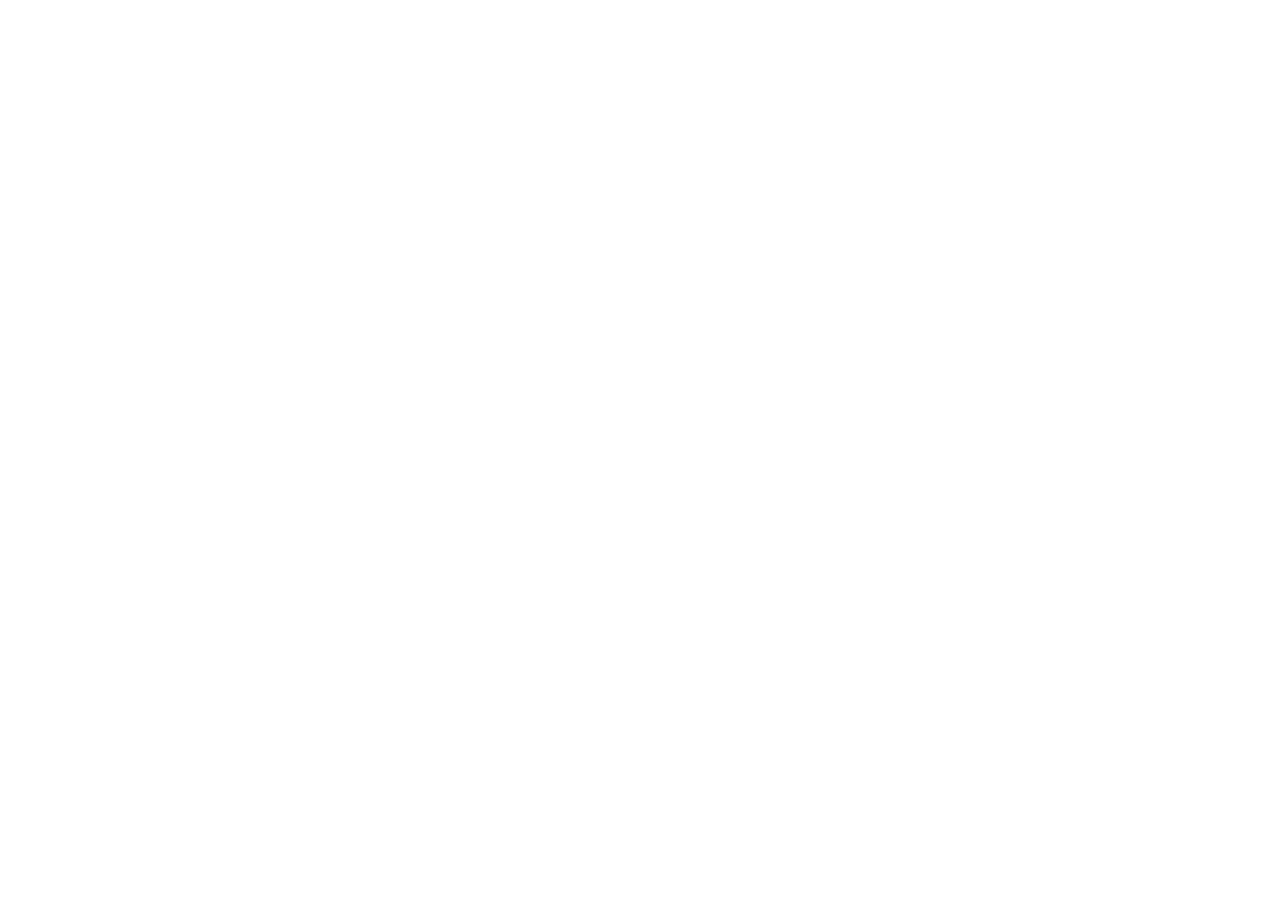
==== about.html @ 4ed18f5a "First Commit" ====
<!doctype html>
<html lang="en">
  <head>
    <meta charset="UTF-8" />
    <meta name="viewport" content="width=device-width, initial-scale=1.0" />
    <title>Krypton - Home</title>

    <!-- Bootstrap @5.0.2 CDN link-->
    <link
      href="https://cdn.jsdelivr.net/npm/bootstrap@5.0.2/dist/css/bootstrap.min.css"
      rel="stylesheet"
      integrity="sha384-EVSTQN3/azprG1Anm3QDgpJLIm9Nao0Yz1ztcQTwFspd3yD65VohhpuuCOmLASjC"
      crossorigin="anonymous"
    />

    <!-- Hugeicons CDN link -->
    <link
      rel="stylesheet"
      href="https://cdn.hugeicons.com/font/hgi-stroke-rounded.css"
    />

    <!-- Local CSS -->
    <link rel="stylesheet" href="css/style.css" />
    <link rel="stylesheet" href="css/variables.css" />
  </head>
  <body>
    <!--Bootstrap JS -->
    <script
      src="https://cdn.jsdelivr.net/npm/bootstrap@5.0.2/dist/js/bootstrap.bundle.min.js"
      integrity="sha384-MrcW6ZMFYlzcLA8Nl+NtUVF0sA7MsXsP1UyJoMp4YLEuNSfAP+JcXn/tWtIaxVXM"
      crossorigin="anonymous"
    ></script>

    <!-- Local JavaScript file -->
    <script src="js/script.js"></script>
  </body>
</html>
---- css/style.css ----
@import url('https://fonts.googleapis.com/css2?family=Google+Sans:ital,opsz,wght@0,17..18,400..700;1,17..18,400..700&family=Hind+Siliguri:wght@300;400;500;600;700&display=swap');

body {
    font-family: 'Google Sans', 'Hind Siliguri', sans-serif;
    margin: 0;
    padding: 0;
    font-size: 16px;
}

.site-logo {
    max-height: 32px;
    width: auto;
}

/* Icon sizes */
.icon-xs {
    font-size: 12px;
}
 
.icon-sm {
    font-size: 16px;
}
 
.icon-md {
    font-size: 20px;
}

.icon-rg {
    font-size: 24px;
}
 
.icon-lg {
    font-size: 32px;
}
.fs-14 {
    font-size: 14px;
}
.fs-24 {
    font-size: 24px;
}

/* Every line-height classes */
.lh-1 {
    line-height: 1;
}
.lh-11 {
    line-height: 1.1;
}
.lh-12 {
    line-height: 1.2;
}
.lh-13 {
    line-height: 1.3;
}
.lh-14 {
    line-height: 1.4;
}
.lh-16 {
    line-height: 1.6;
}

/* Anchor tag styles */
a {
    color: inherit !important;
    text-decoration: none;
}
a:hover {
    color: #ced8f9 !important;
    text-decoration: italic;
}

/* Color variables */
.bg-brand {
    background-color: #fab411;
}

/* Fixed height */
.h-56 {
    max-height: 56px;
}
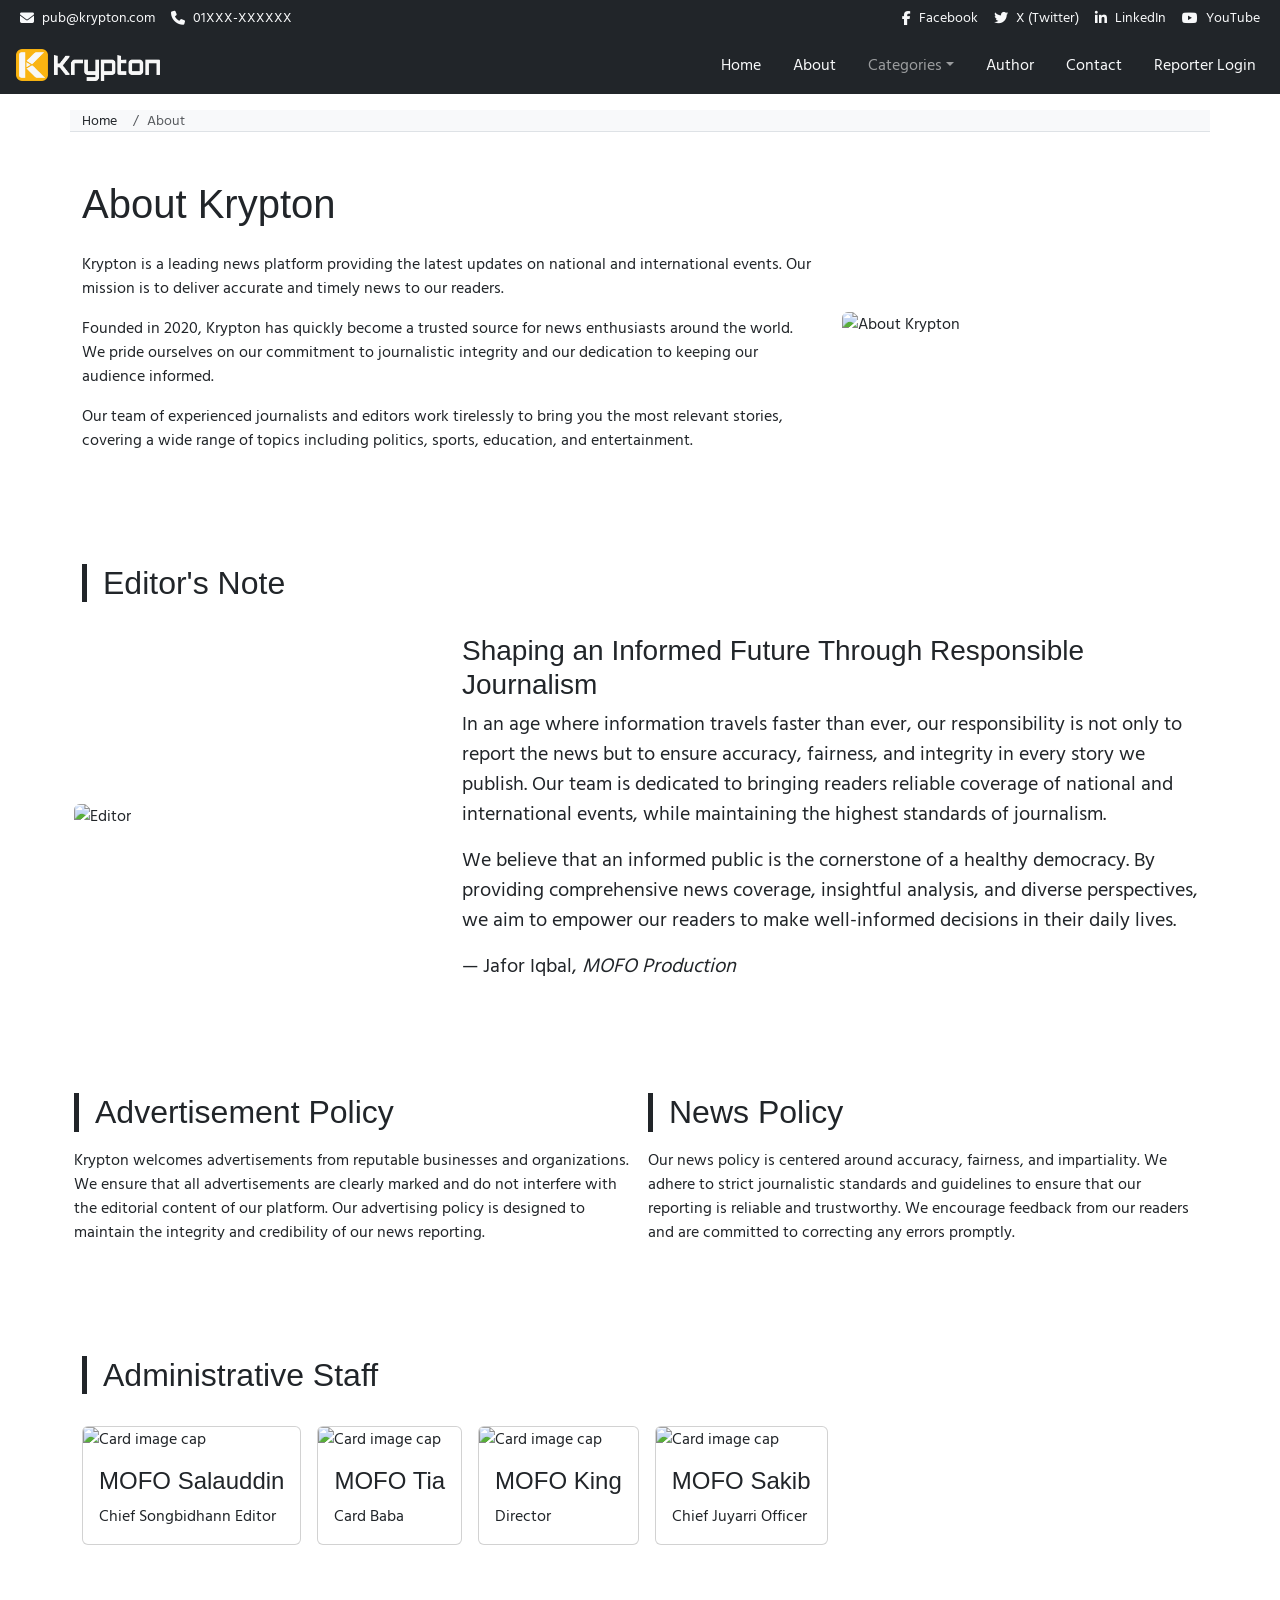
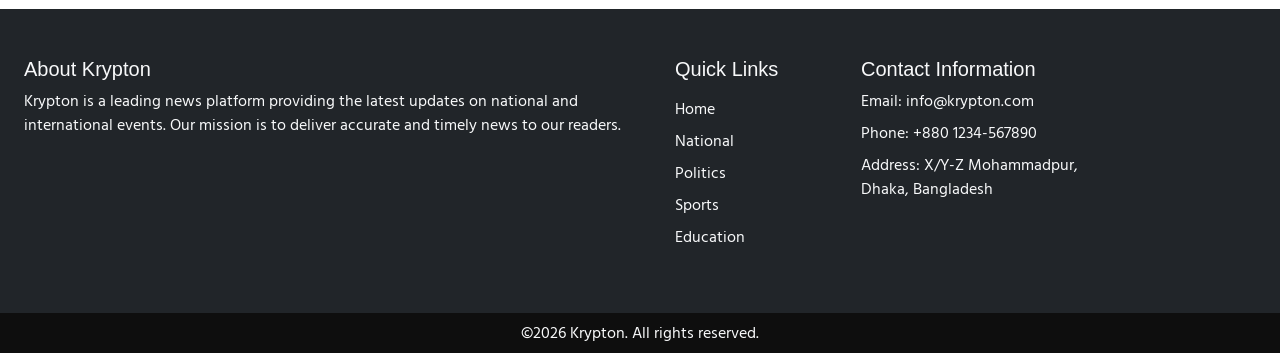
==== commit 10632d27: "Completed" ====
--- a/about.html
+++ b/about.html
@@ -1,37 +1,249 @@
 <!doctype html>
 <html lang="en">
-  <head>
+
+<head>
     <meta charset="UTF-8" />
     <meta name="viewport" content="width=device-width, initial-scale=1.0" />
     <title>Krypton - Home</title>
 
     <!-- Bootstrap @5.0.2 CDN link-->
-    <link
-      href="https://cdn.jsdelivr.net/npm/bootstrap@5.0.2/dist/css/bootstrap.min.css"
-      rel="stylesheet"
-      integrity="sha384-EVSTQN3/azprG1Anm3QDgpJLIm9Nao0Yz1ztcQTwFspd3yD65VohhpuuCOmLASjC"
-      crossorigin="anonymous"
-    />
+    <link href="https://cdn.jsdelivr.net/npm/bootstrap@5.0.2/dist/css/bootstrap.min.css" rel="stylesheet"
+        integrity="sha384-EVSTQN3/azprG1Anm3QDgpJLIm9Nao0Yz1ztcQTwFspd3yD65VohhpuuCOmLASjC" crossorigin="anonymous" />
 
     <!-- Hugeicons CDN link -->
-    <link
-      rel="stylesheet"
-      href="https://cdn.hugeicons.com/font/hgi-stroke-rounded.css"
-    />
+    <link rel="stylesheet" href="https://cdn.hugeicons.com/font/hgi-stroke-rounded.css" />
+
+    <!-- Font Awesome CDN link  -->
+    <link rel="stylesheet" href="https://cdnjs.cloudflare.com/ajax/libs/font-awesome/6.5.1/css/all.min.css"
+        integrity="sha512-DTOQO9RWCH3ppGqcWaEA1BIZOC6xxalwEsw9c2QQeAIftl+Vegovlnee1c9QX4TctnWMn13TZye+giMm8e2LwA=="
+        crossorigin="anonymous" referrerpolicy="no-referrer" />
 
     <!-- Local CSS -->
     <link rel="stylesheet" href="css/style.css" />
     <link rel="stylesheet" href="css/variables.css" />
-  </head>
-  <body>
+</head>
+
+<body>
+    <!-- Top Bar -->
+    <div
+        class="container-fluid py-2 px-3 d-flex align-items-center justify-content-between fs-14 lh-14 bg-dark text-light">
+        <!-- Email and phone number -->
+        <div class="d-flex gap-2 align-items-center">
+            <a href="mailto:pub@krypton.com" class="d-flex gap-2 px-1 align-items-center"><i
+                    class="fas fa-envelope"></i>pub@krypton.com</a>
+            <a href="tel:+8801XXXXXXXXX" class="d-flex gap-2 px-1 align-items-center"><i
+                    class="fas fa-phone"></i>01XXX-XXXXXX</a>
+        </div>
+
+        <!-- Social Media Links -->
+        <div class="d-flex gap-2 align-items-center">
+            <a href="https://www.facebook.com" class="d-flex gap-2 px-1 align-items-center"><i
+                    class="fab fa-facebook-f"></i>Facebook</a>
+            <a href="https://twitter.com" class="d-flex gap-2 px-1 align-items-center"><i class="fab fa-twitter"></i>X
+                (Twitter)</a>
+            <a href="https://www.linkedin.com" class="d-flex gap-2 px-1 align-items-center"><i
+                    class="fab fa-linkedin-in"></i>LinkedIn</a>
+            <a href="https://www.youtube.com" class="d-flex gap-2 px-1 align-items-center"><i
+                    class="fab fa-youtube"></i>YouTube</a>
+        </div>
+    </div>
+
+    <!-- Navigation Bar -->
+    <nav class="container-fluid navbar navbar-expand-lg navbar-dark bg-dark text-light px-3 py-2">
+        <a class="navbar-brand" href="index.html"><img src="assets/Logo/logo.png" alt="Logo"
+                class="img-fluid site-logo"></a>
+        <button class="navbar-toggler" type="button" data-bs-toggle="collapse" data-bs-target="#navbarNav"
+            aria-controls="navbarNav" aria-expanded="false" aria-label="Toggle navigation">
+            <span class="navbar-toggler-icon"></span>
+        </button>
+        <div class="collapse navbar-collapse" id="navbarNav">
+            <ul class="navbar-nav ms-auto gap-3 align-items-center">
+                <li class="nav-item">
+                    <a class="nav-link active" aria-current="page" href="index.html" class="text-light">Home</a>
+                </li>
+                <li class="nav-item">
+                    <a class="nav-link" href="about.html" class="text-light">About</a>
+                </li>
+                <li class="nav-item dropdown d-flex justify-content-center align-items-center gap-2">
+                    <button class="nav-link dropdown-toggle gap-2 border-0 bg-transparent" type="button" data-bs-toggle="dropdown" aria-expanded="false">Categories</button>
+
+                    <ul class="dropdown-menu bg-dark text-light list-unstyled">
+                        <li><a class="dropdown-item dp" href="htmls/national.html">National</a></li>
+                        <li><a class="dropdown-item dp" href="htmls/politics.html">Politics</a></li>
+                        <li><a class="dropdown-item dp" href="htmls/sports.html">Sports</a></li>
+                        <li><a class="dropdown-item dp" href="htmls/education.html">Education</a></li>
+                        <li><a class="dropdown-item dp" href="htmls/entertainment.html">Entertainment</a></li>
+                    </ul>
+                </li>
+                <li class="nav-item">
+                    <a class="nav-link" href="authors.html" class="text-light">Author</a>
+                </li>
+                <li class="nav-item">
+                    <a class="nav-link" href="contact.html" class="text-light">Contact</a>
+                </li>
+                <li class="nav-item btn-sm btn-light buton">
+                    <a class="nav-link " href="reporter-login.html">Reporter Login</a>
+                </li>
+            </ul>
+        </div>
+    </nav>
+
+    <!-- Breadcrumb -->
+    <nav aria-label="breadcrumb" class="container mt-3 bg-light border-bottom mb-4 h-40px">
+        <ol class="breadcrumb fs-14 list-unstyled d-flex gap-2 mb-0">
+            <li class="breadcrumb-item"><a href="index.html">Home</a></li>
+            <li class="breadcrumb-item active" aria-current="page">About</li>
+        </ol>
+    </nav>
+
+    <!-- Main Content -->
+    <main class="container my-5">
+        <div class="row align-items-center">
+            <div class="col-lg-8 col-md-12 col-sm-12">
+                <h1 class="mb-4">About Krypton</h1>
+                <p>Krypton is a leading news platform providing the latest updates on national and international events.
+                    Our mission is to deliver accurate and timely news to our readers.</p>
+                <p>Founded in 2020, Krypton has quickly become a trusted source for news enthusiasts around the world.
+                    We pride ourselves on our commitment to journalistic integrity and our dedication to keeping our
+                    audience informed.</p>
+                <p>Our team of experienced journalists and editors work tirelessly to bring you the most relevant
+                    stories, covering a wide range of topics including politics, sports, education, and entertainment.
+                </p>
+            </div>
+            <div class="col-lg-4 col-md-12 col-sm-12">
+                <img src="S:\ssdi-nsda-lvl3-assessment-demo-project-02-practice\assets\Logo\icon-logo.png"
+                    alt="About Krypton" class="img-fluid rounded">
+            </div>
+        </div>
+    </main>
+
+    <!-- Editors Speech -->
+    <section class="container d-flex flex-column gap-3 py-5">
+        <h2 class="mb-3 ps-3 border-start border-5 border-dark">Editor's Note</h2>
+        <div class="d-flex align-items-center justify-content-center gap-3">
+            <div class="col-lg-4 col-md-6 col-sm-12">
+                <img src="S:\ssdi-nsda-lvl3-assessment-demo-project-02-practice\assets\Stuff\mofo-ikbal.png"
+                    alt="Editor" class="img-fluid rounded">
+            </div>
+            <div class="col-lg-8 col-md-6 col-sm-12">
+
+                <blockquote cite="Unknown" class="blockquote">
+                    <h3>Shaping an Informed Future Through Responsible Journalism</h3>
+                    <p>In an age where information travels faster than ever, our responsibility is not only to report
+                        the news but to ensure accuracy, fairness, and integrity in every story we publish. Our team is
+                        dedicated to bringing readers reliable coverage of national and international events, while
+                        maintaining the highest standards of journalism.</p>
+                    <p>We believe that an informed public is the cornerstone of a healthy democracy. By providing
+                        comprehensive news coverage, insightful analysis, and diverse perspectives, we aim to empower
+                        our readers to make well-informed decisions in their daily lives.</p>
+
+                    <p>— Jafor Iqbal, <cite>MOFO Production</cite></p>
+                </blockquote>
+            </div>
+        </div>
+    </section>
+
+    <!-- Advertisement and news policy section -->
+    <section class="container d-flex flex-column gap-3 py-5">
+        <div class="d-flex align-items-center justify-content-center gap-3">
+            <div class="col-lg-6 col-md-12 col-sm-12">
+                <h2 class="mb-3 ps-3 border-start border-5 border-dark">Advertisement Policy</h2>
+                <p>Krypton welcomes advertisements from reputable businesses and organizations. We ensure that all
+                    advertisements are clearly marked and do not interfere with the editorial content of our platform.
+                    Our advertising policy is designed to maintain the integrity and credibility of our news reporting.
+                </p>
+            </div>
+            <div class="col-lg-6 col-md-12 col-sm-12">
+                <h2 class="mb-3 ps-3 border-start border-5 border-dark">News Policy</h2>
+                <p>Our news policy is centered around accuracy, fairness, and impartiality. We adhere to strict journalistic
+                    standards and guidelines to ensure that our reporting is reliable and trustworthy. We encourage
+                    feedback from our readers and are committed to correcting any errors promptly.</p>
+            </div>
+        </div>
+    </section>
+
+    <!--Administrative staff -->
+    <section class="container d-flex flex-column gap-3 py-5">
+        <h2 class="mb-3 ps-3 border-start border-5 border-dark">Administrative Staff</h2>
+
+        <div class="d-flex gap-3">
+            <div class="card">
+                <img class="card-img-top" src="S:\ssdi-nsda-lvl3-assessment-demo-project-02-practice\assets\Stuff\mofo-salu.png" alt="Card image cap">
+                <div class="card-body">
+                    <h4 class="card-title">MOFO Salauddin</h4>
+                    <p class="card-text">Chief Songbidhann Editor</p>
+                </div>
+            </div>
+            <div class="card">
+                <img class="card-img-top" src="S:\ssdi-nsda-lvl3-assessment-demo-project-02-practice\assets\Stuff\mofo-tia.png" alt="Card image cap">
+                <div class="card-body">
+                    <h4 class="card-title">MOFO Tia</h4>
+                    <p class="card-text">Card Baba</p>
+                </div>
+            </div>
+            <div class="card">
+                <img class="card-img-top" src="S:\ssdi-nsda-lvl3-assessment-demo-project-02-practice\assets\Stuff\mofo-king.png" alt="Card image cap">
+                <div class="card-body">
+                    <h4 class="card-title">MOFO King</h4>
+                    <p class="card-text">Director</p>
+                </div>
+            </div>
+            <div class="card">
+                <img class="card-img-top" src="S:\ssdi-nsda-lvl3-assessment-demo-project-02-practice\assets\Stuff\mofo-sakib.png" alt="Card image cap">
+                <div class="card-body">
+                    <h4 class="card-title">MOFO Sakib</h4>
+                    <p class="card-text">Chief Juyarri Officer</p>
+                </div>
+            </div>
+        </div>
+    </section>
+
+    <!-- Footer Section -->
+    <footer class="container-fluid bg-dark text-light py-5 mt-3">
+        <div class="container row">
+            <!-- About Krypton -->
+            <div class="col-lg-7 col-md-6 col-sm-12 mb-3">
+                <h5>About Krypton</h5>
+                <p>Krypton is a leading news platform providing the latest updates on national and international events.
+                    Our mission is to deliver accurate and timely news to our readers.</p>
+            </div>
+
+            <!-- Quick Links -->
+            <div class="col-lg-2 col-md-3 col-sm-12">
+                <h5 class="mb-3">Quick Links</h5>
+                <ul class="list-unstyled d-flex flex-column gap-2">
+                    <li><a href="index.html" class="text-light">Home</a></li>
+                    <li><a href="htmls/national.html" class="text-light">National</a></li>
+                    <li><a href="htmls/politics.html" class="text-light">Politics</a></li>
+                    <li><a href="htmls/sports.html" class="text-light">Sports</a></li>
+                    <li><a href="htmls/education.html" class="text-light">Education</a></li>
+                </ul>
+            </div>
+            <!-- Contact Information -->
+            <div class="col-lg-3 col-md-3 col-sm-12 gap-2">
+                <h5>Contact Information</h5>
+                <ul class="list-unstyled d-flex flex-column gap-2">
+                    <li>Email: <a href="mailto:info@krypton.com">info@krypton.com</a></li>
+                    <li>Phone: <a href="tel:+8801234567890">+880 1234-567890</a></li>
+                    <li>Address: <a href="https://maps.google.com/?q=Krypton+Headquarters" target="_blank">X/Y-Z
+                            Mohammadpur, Dhaka, Bangladesh</a></li>
+                </ul>
+            </div>
+        </div>
+    </footer>
+
+    <!-- Short Footer -->
+    <footer class="container-fluid bd-dark text-light text-center py-2 align-items-center justify-content-center h-40">
+        <p class="text-center mb-0">©2026 Krypton. All rights reserved.</p>
+    </footer>
+
     <!--Bootstrap JS -->
-    <script
-      src="https://cdn.jsdelivr.net/npm/bootstrap@5.0.2/dist/js/bootstrap.bundle.min.js"
-      integrity="sha384-MrcW6ZMFYlzcLA8Nl+NtUVF0sA7MsXsP1UyJoMp4YLEuNSfAP+JcXn/tWtIaxVXM"
-      crossorigin="anonymous"
-    ></script>
+    <script src="https://cdn.jsdelivr.net/npm/bootstrap@5.0.2/dist/js/bootstrap.bundle.min.js"
+        integrity="sha384-MrcW6ZMFYlzcLA8Nl+NtUVF0sA7MsXsP1UyJoMp4YLEuNSfAP+JcXn/tWtIaxVXM"
+        crossorigin="anonymous"></script>
 
     <!-- Local JavaScript file -->
     <script src="js/script.js"></script>
-  </body>
-</html>
+</body>
+
+</html>
--- a/css/style.css
+++ b/css/style.css
@@ -73,8 +73,78 @@
 .bg-brand {
     background-color: #fab411;
 }
+.bd-dark {
+    background-color: #0e0e0e;
+}
+
+/* Fixed width */
+.w-40 {
+    width: 40px;
+}
+.w-48 {
+    width: 48px;
+}
+.w-56 {
+    width: 56px;
+}
+.w-72 {
+    width: 72px;
+}
+.mxw-440 {
+    max-width: 440px;
+}
 
 /* Fixed height */
+.h-40 {
+    height: 40px;
+}
+.h-48 {
+    height: 48px;
+}
 .h-56 {
-    max-height: 56px;
+    height: 56px;
+}
+.h-72 {
+    height: 72px;
+}
+
+/* Custom styles */
+.dp:hover {
+    background-color: #2b2b2c;
+    color: #d7dbf7 !important;
+    text-decoration: none;
+}
+.dp {
+    color: #f8f9fa !important;
+}
+.buton:hover {
+    background-color: #2b2b2c;
+    color: #d7dbf7 !important;
+    text-decoration: none;
+}
+
+.news-card .card-img-top {
+    aspect-ratio: 16 / 9;
+    object-fit: cover;
+}
+
+.news-card-title,
+.news-card-text {
+    display: -webkit-box;
+    overflow: hidden;
+    -webkit-box-orient: vertical;
+}
+
+.news-card-title {
+    min-height: 2.6em;
+    line-height: 1.3;
+    -webkit-line-clamp: 2;
+    line-clamp: 2;
+}
+
+.news-card-text {
+    min-height: 4.5em;
+    line-height: 1.5;
+    -webkit-line-clamp: 3;
+    line-clamp: 3;
 }
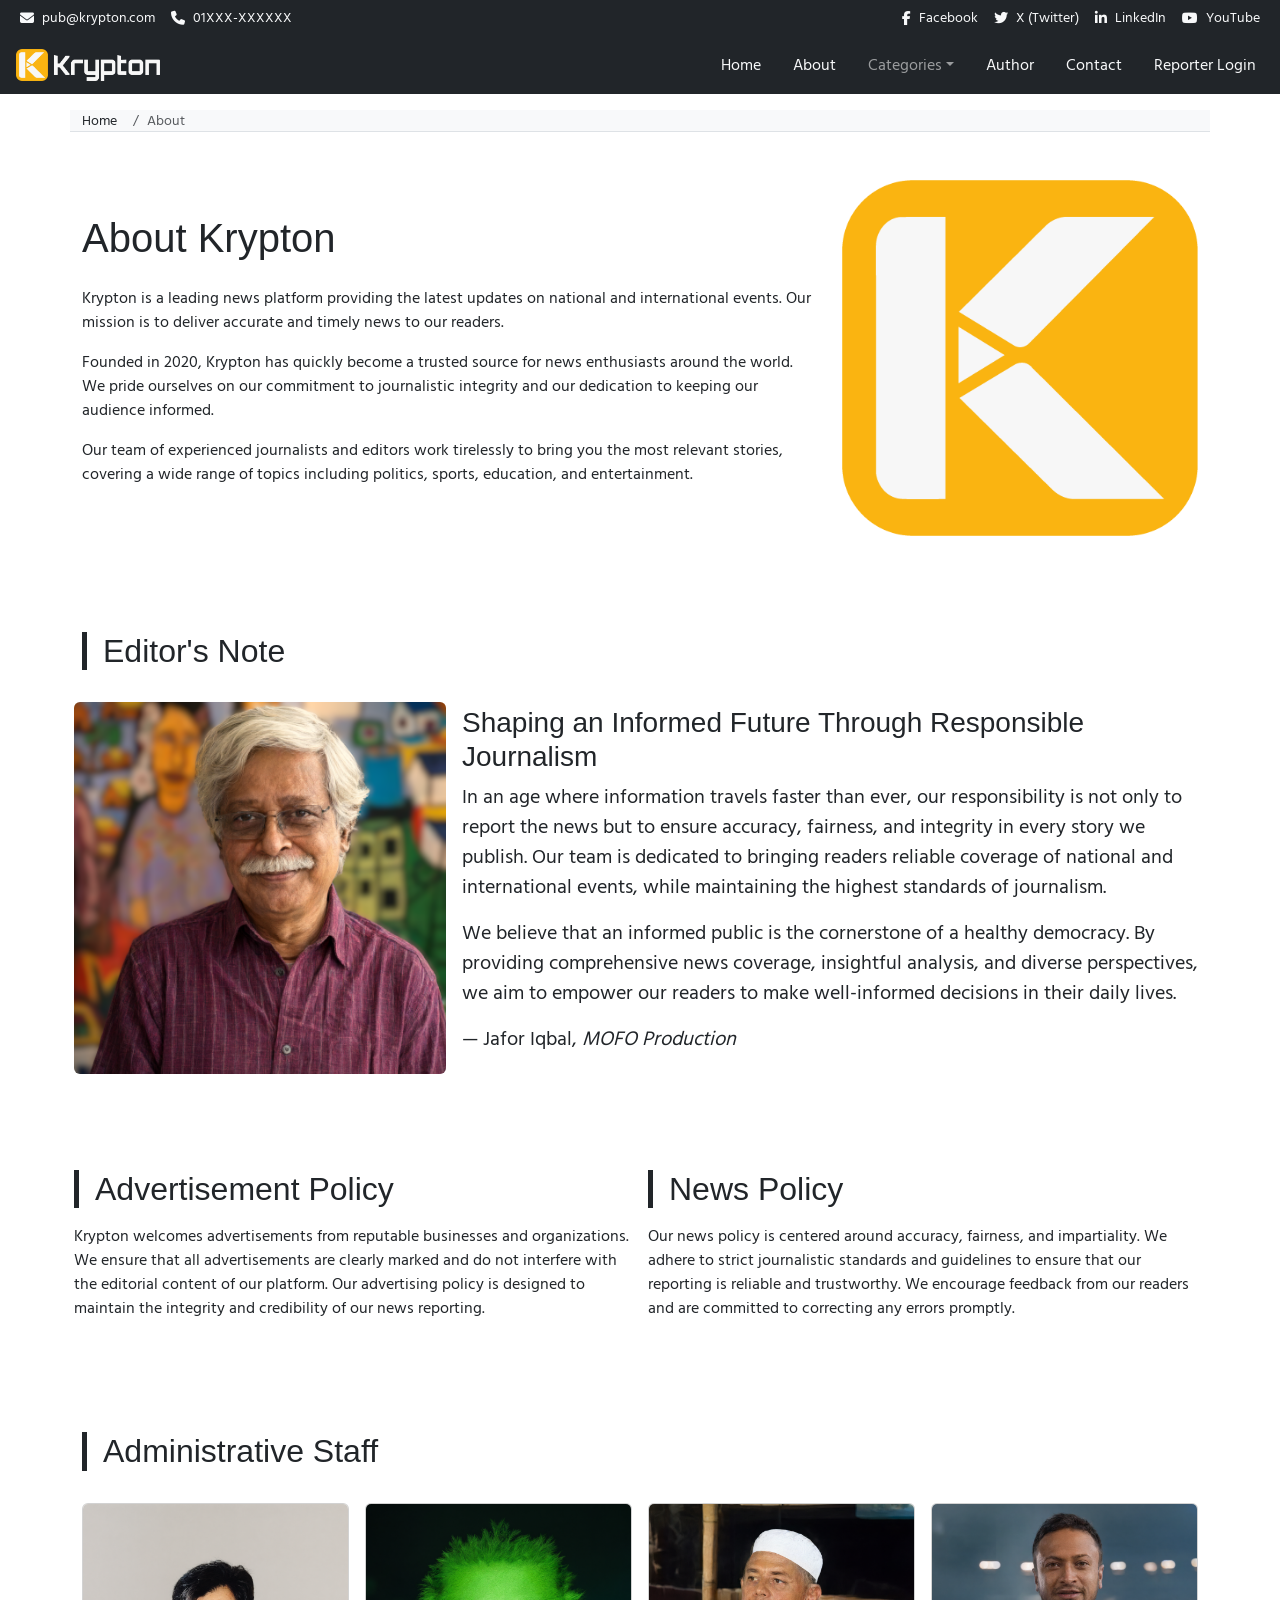
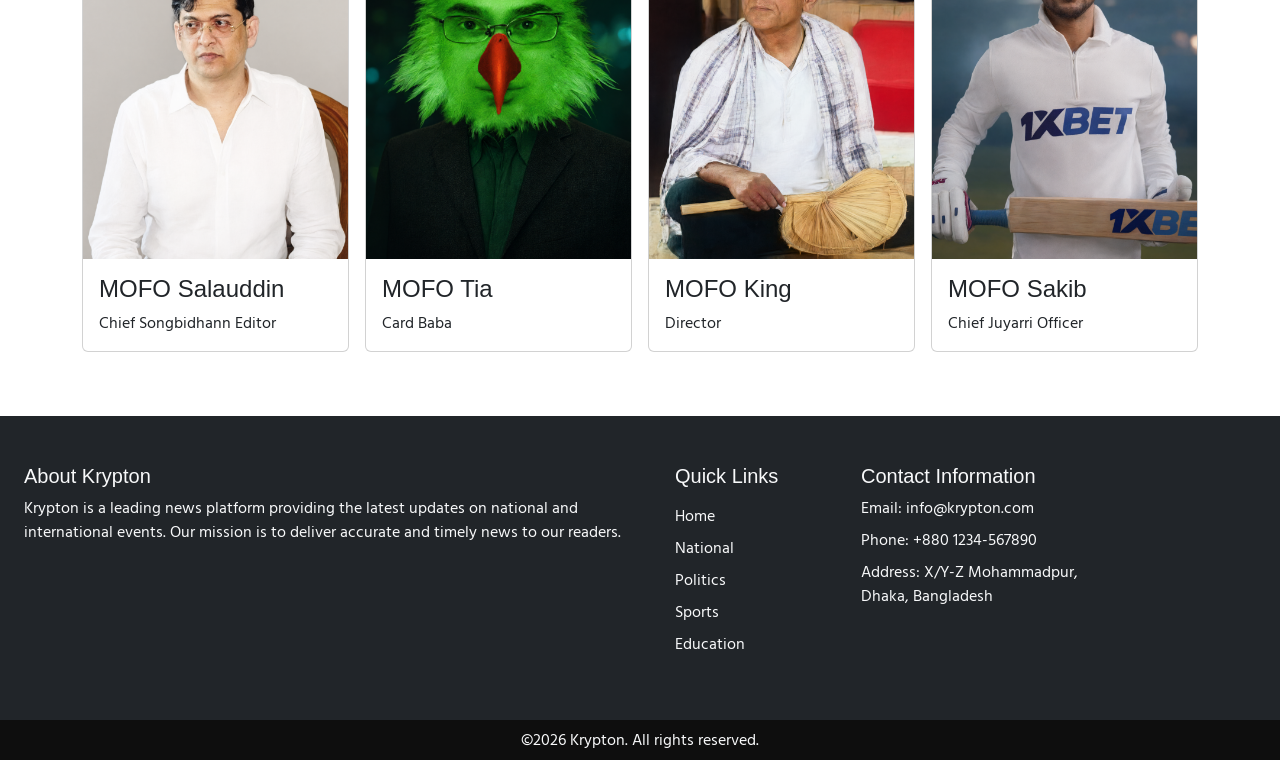
==== commit 55af95bb: "bug fixeed" ====
--- a/about.html
+++ b/about.html
@@ -111,7 +111,7 @@
                 </p>
             </div>
             <div class="col-lg-4 col-md-12 col-sm-12">
-                <img src="S:\ssdi-nsda-lvl3-assessment-demo-project-02-practice\assets\Logo\icon-logo.png"
+                <img src="assets/Logo/icon-logo.png"
                     alt="About Krypton" class="img-fluid rounded">
             </div>
         </div>
@@ -122,7 +122,7 @@
         <h2 class="mb-3 ps-3 border-start border-5 border-dark">Editor's Note</h2>
         <div class="d-flex align-items-center justify-content-center gap-3">
             <div class="col-lg-4 col-md-6 col-sm-12">
-                <img src="S:\ssdi-nsda-lvl3-assessment-demo-project-02-practice\assets\Stuff\mofo-ikbal.png"
+                <img src="assets/Stuff/mofo-ikbal.png"
                     alt="Editor" class="img-fluid rounded">
             </div>
             <div class="col-lg-8 col-md-6 col-sm-12">
@@ -168,28 +168,28 @@
 
         <div class="d-flex gap-3">
             <div class="card">
-                <img class="card-img-top" src="S:\ssdi-nsda-lvl3-assessment-demo-project-02-practice\assets\Stuff\mofo-salu.png" alt="Card image cap">
+                <img class="card-img-top" src="assets/Stuff/mofo-salu.png" alt="Card image cap">
                 <div class="card-body">
                     <h4 class="card-title">MOFO Salauddin</h4>
                     <p class="card-text">Chief Songbidhann Editor</p>
                 </div>
             </div>
             <div class="card">
-                <img class="card-img-top" src="S:\ssdi-nsda-lvl3-assessment-demo-project-02-practice\assets\Stuff\mofo-tia.png" alt="Card image cap">
+                <img class="card-img-top" src="assets/Stuff/mofo-tia.png" alt="Card image cap">
                 <div class="card-body">
                     <h4 class="card-title">MOFO Tia</h4>
                     <p class="card-text">Card Baba</p>
                 </div>
             </div>
             <div class="card">
-                <img class="card-img-top" src="S:\ssdi-nsda-lvl3-assessment-demo-project-02-practice\assets\Stuff\mofo-king.png" alt="Card image cap">
+                <img class="card-img-top" src="assets/Stuff/mofo-king.png" alt="Card image cap">
                 <div class="card-body">
                     <h4 class="card-title">MOFO King</h4>
                     <p class="card-text">Director</p>
                 </div>
             </div>
             <div class="card">
-                <img class="card-img-top" src="S:\ssdi-nsda-lvl3-assessment-demo-project-02-practice\assets\Stuff\mofo-sakib.png" alt="Card image cap">
+                <img class="card-img-top" src="assets/Stuff/mofo-sakib.png" alt="Card image cap">
                 <div class="card-body">
                     <h4 class="card-title">MOFO Sakib</h4>
                     <p class="card-text">Chief Juyarri Officer</p>
